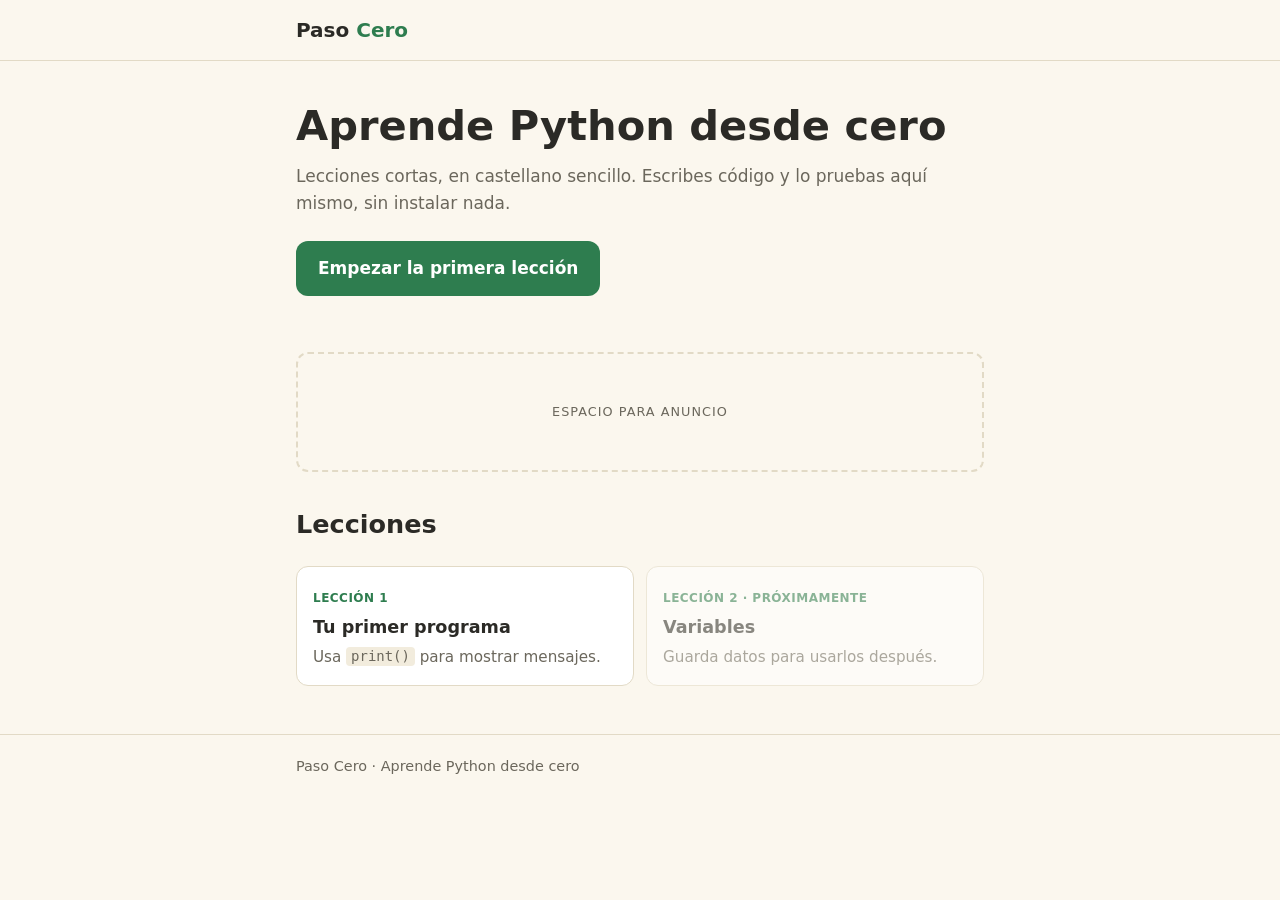
==== index.html @ 23ff84d0 "Primera versión de Paso Cero Página de inicio y lección 1 con editor CodeMirror y Python en el naveg" ====
<!DOCTYPE html>
<html lang="es">
<head>
  <meta charset="UTF-8">
  <meta name="viewport" content="width=device-width, initial-scale=1">
  <title>Paso Cero — Aprende Python desde cero</title>
  <meta name="description" content="Aprende a programar en Python desde cero, en castellano y directamente en tu navegador.">
  <link rel="stylesheet" href="css/estilos.css">
</head>
<body>

  <header class="cabecera">
    <div class="contenedor">
      <a class="logo" href="index.html">Paso <span>Cero</span></a>
    </div>
  </header>

  <main class="contenedor">

    <section class="portada">
      <h1>Aprende Python desde cero</h1>
      <p>Lecciones cortas, en castellano sencillo. Escribes código y lo pruebas aquí mismo, sin instalar nada.</p>
      <a class="boton" href="leccion-1.html">Empezar la primera lección</a>
    </section>

    <!-- Hueco reservado para un anuncio. Vacío de momento. -->
    <aside class="hueco-anuncio" aria-label="Espacio publicitario">
      Espacio para anuncio
    </aside>

    <section>
      <h2>Lecciones</h2>
      <ul class="lista-lecciones">
        <li class="tarjeta">
          <a href="leccion-1.html">
            <span class="etiqueta">Lección 1</span>
            <h3>Tu primer programa</h3>
            <p>Usa <code>print()</code> para mostrar mensajes.</p>
          </a>
        </li>
        <li class="tarjeta tarjeta-bloqueada">
          <span class="etiqueta">Lección 2 · Próximamente</span>
          <h3>Variables</h3>
          <p>Guarda datos para usarlos después.</p>
        </li>
      </ul>
    </section>

  </main>

  <footer class="pie">
    <div class="contenedor">
      Paso Cero · Aprende Python desde cero
    </div>
  </footer>

</body>
</html>
---- css/estilos.css ----
/* ==========================================================
   Paso Cero — hoja de estilos compartida
   Pensada primero para móvil: los estilos base son para
   pantallas pequeñas y al final se amplían para pantallas grandes.
   ========================================================== */

/* 1. Colores y medidas en un solo sitio (variables CSS) */
:root {
  --crema: #fbf7ee;          /* fondo de la página */
  --crema-oscuro: #f2ecdd;   /* tarjetas y zonas secundarias */
  --tinta: #2b2a26;          /* texto principal */
  --tinta-suave: #6b675c;    /* texto secundario */
  --borde: #e2dac6;

  --verde: #2e7d4f;          /* botones */
  --verde-oscuro: #22613c;   /* botón al pasar el ratón */
  --verde-claro: #e3f1e8;    /* mensajes de acierto */

  --naranja-fondo: #fff1e0;  /* recuadro de error */
  --naranja-borde: #f0a45b;
  --naranja-texto: #7a4210;

  --radio: 12px;
  --ancho-max: 720px;
  --letra: system-ui, -apple-system, "Segoe UI", Roboto, sans-serif;
  --letra-codigo: ui-monospace, "Cascadia Code", Consolas, monospace;
}

/* 2. Base */
*,
*::before,
*::after {
  box-sizing: border-box;
}

body {
  margin: 0;
  background: var(--crema);
  color: var(--tinta);
  font-family: var(--letra);
  font-size: 1.0625rem;
  line-height: 1.6;
}

img {
  max-width: 100%;
}

a {
  color: var(--verde);
}

code {
  font-family: var(--letra-codigo);
  background: var(--crema-oscuro);
  padding: 0.1em 0.35em;
  border-radius: 4px;
  font-size: 0.92em;
}

.contenedor {
  max-width: var(--ancho-max);
  margin: 0 auto;
  padding: 0 16px;
}

/* 3. Cabecera y pie */
.cabecera {
  border-bottom: 1px solid var(--borde);
  padding: 14px 0;
}

.cabecera .contenedor {
  display: flex;
  align-items: center;
  justify-content: space-between;
  gap: 12px;
}

.logo {
  font-weight: 800;
  font-size: 1.25rem;
  color: var(--tinta);
  text-decoration: none;
}

.logo span {
  color: var(--verde);
}

.enlace-volver {
  font-size: 0.95rem;
}

.pie {
  border-top: 1px solid var(--borde);
  margin-top: 48px;
  padding: 20px 0 32px;
  color: var(--tinta-suave);
  font-size: 0.9rem;
}

/* 4. Botones */
.boton {
  display: inline-block;
  background: var(--verde);
  color: #fff;
  border: none;
  border-radius: var(--radio);
  padding: 14px 22px;
  font: inherit;
  font-weight: 700;
  text-decoration: none;
  cursor: pointer;
  /* En móvil el botón ocupa todo el ancho: más fácil de pulsar */
  width: 100%;
  text-align: center;
  transition: background 0.15s;
}

.boton:hover {
  background: var(--verde-oscuro);
}

.boton:focus-visible {
  outline: 3px solid var(--tinta);
  outline-offset: 2px;
}

.boton:disabled {
  background: #9bb8a6;
  cursor: wait;
}

.boton-secundario {
  background: transparent;
  color: var(--verde);
  border: 2px solid var(--verde);
}

.boton-secundario:hover {
  background: var(--verde-claro);
}

/* 5. Página de inicio */
.portada {
  padding: 40px 0 24px;
}

.portada h1 {
  font-size: 2rem;
  line-height: 1.2;
  margin: 0 0 12px;
}

.portada p {
  color: var(--tinta-suave);
  margin: 0 0 24px;
}

.lista-lecciones {
  list-style: none;
  padding: 0;
  margin: 0;
  display: grid;
  gap: 12px;
}

.tarjeta {
  background: #fff;
  border: 1px solid var(--borde);
  border-radius: var(--radio);
  padding: 16px;
}

.tarjeta h3 {
  margin: 0 0 4px;
  font-size: 1.1rem;
}

.tarjeta p {
  margin: 0;
  color: var(--tinta-suave);
  font-size: 0.95rem;
}

.tarjeta a {
  text-decoration: none;
  color: inherit;
  display: block;
}

.tarjeta-bloqueada {
  opacity: 0.55;
}

.etiqueta {
  display: inline-block;
  font-size: 0.75rem;
  font-weight: 700;
  text-transform: uppercase;
  letter-spacing: 0.04em;
  color: var(--verde);
  margin-bottom: 4px;
}

/* Hueco reservado para un anuncio (vacío de momento) */
.hueco-anuncio {
  margin: 32px 0;
  min-height: 120px;
  border: 2px dashed var(--borde);
  border-radius: var(--radio);
  display: flex;
  align-items: center;
  justify-content: center;
  color: var(--tinta-suave);
  font-size: 0.8rem;
  text-transform: uppercase;
  letter-spacing: 0.08em;
}

/* 6. Página de lección */
.leccion h1 {
  font-size: 1.75rem;
  line-height: 1.25;
  margin: 28px 0 8px;
}

.reto {
  background: var(--crema-oscuro);
  border-radius: var(--radio);
  padding: 14px 16px;
  margin: 20px 0;
}

.reto strong {
  display: block;
  margin-bottom: 4px;
}

/* El editor de CodeMirror */
.editor {
  border: 1px solid var(--borde);
  border-radius: var(--radio);
  overflow: hidden;
  background: #fff;
  margin-bottom: 12px;
}

.editor .CodeMirror {
  height: auto;
  min-height: 160px;
  font-family: var(--letra-codigo);
  font-size: 1rem;
  background: #fff;
}

.editor .CodeMirror-scroll {
  min-height: 160px;
}

.editor .CodeMirror-gutters {
  background: var(--crema-oscuro);
  border-right: 1px solid var(--borde);
}

.acciones {
  display: grid;
  gap: 10px;
}

.estado {
  font-size: 0.9rem;
  color: var(--tinta-suave);
  margin: 10px 0 0;
  min-height: 1.4em;
}

/* Resultado del código */
.resultado {
  margin-top: 16px;
}

.resultado h2 {
  font-size: 1rem;
  margin: 0 0 6px;
}

.salida {
  background: var(--tinta);
  color: #f5f1e6;
  font-family: var(--letra-codigo);
  font-size: 0.95rem;
  padding: 14px 16px;
  border-radius: var(--radio);
  margin: 0;
  white-space: pre-wrap;
  word-break: break-word;
  min-height: 3em;
}

.salida-vacia {
  color: #a6a194;
  font-style: italic;
}

/* Recuadro de error: naranja suave */
.error {
  background: var(--naranja-fondo);
  border: 1px solid var(--naranja-borde);
  border-left-width: 6px;
  color: var(--naranja-texto);
  border-radius: var(--radio);
  padding: 14px 16px;
  margin-top: 16px;
}

.error h2 {
  font-size: 1rem;
  margin: 0 0 6px;
}

.error p {
  margin: 0 0 6px;
}

.error details {
  margin-top: 8px;
  font-size: 0.85rem;
}

.error pre {
  white-space: pre-wrap;
  word-break: break-word;
  font-family: var(--letra-codigo);
  margin: 6px 0 0;
}

/* Mensaje de acierto */
.acierto {
  background: var(--verde-claro);
  border: 1px solid var(--verde);
  border-radius: var(--radio);
  padding: 12px 16px;
  margin-top: 16px;
  font-weight: 600;
  color: var(--verde-oscuro);
}

/* Clase para ocultar cosas */
[hidden] {
  display: none !important;
}

/* 7. Pantallas más grandes (tablet y ordenador) */
@media (min-width: 640px) {
  .portada h1 {
    font-size: 2.6rem;
  }

  .boton {
    width: auto;
  }

  .acciones {
    display: flex;
    gap: 10px;
  }

  .lista-lecciones {
    grid-template-columns: 1fr 1fr;
  }
}
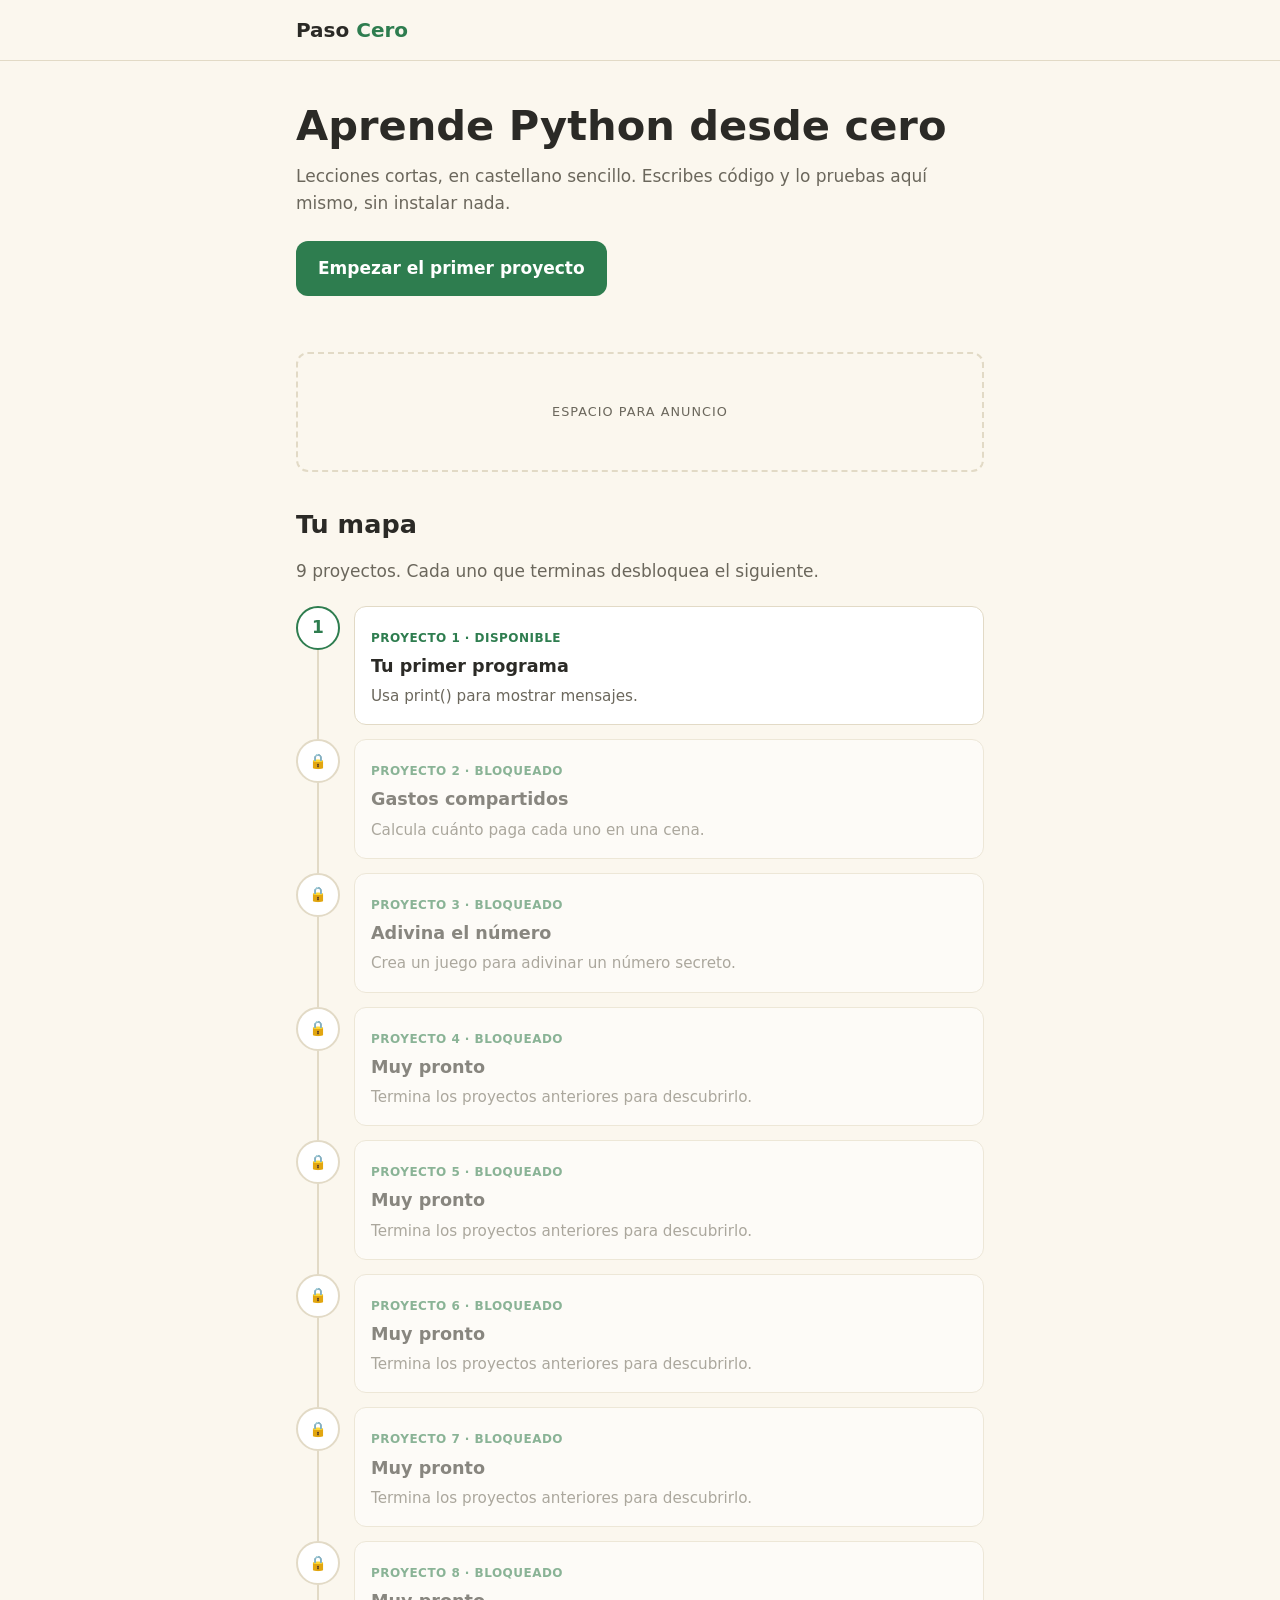
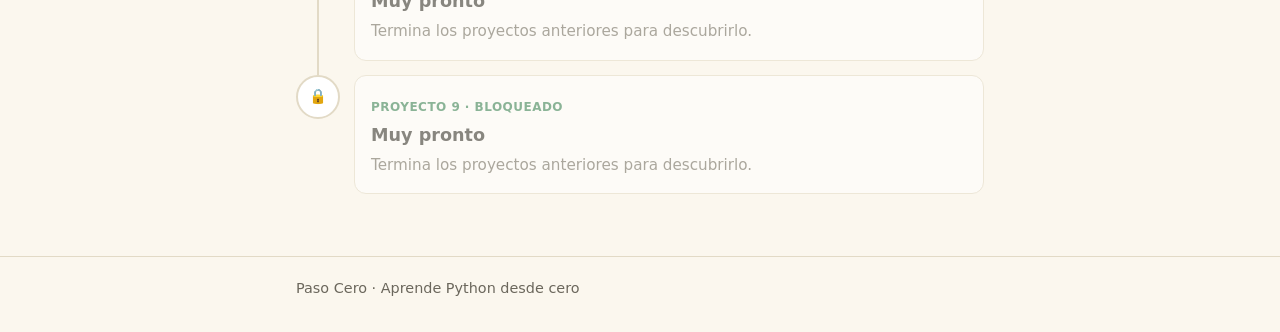
==== commit 826b933d: "Añade el proyecto 2 «Gastos compartidos» y el mapa de proyectos - Nueva lección 2 con pista, error p" ====
--- a/index.html
+++ b/index.html
@@ -20,7 +20,7 @@
     <section class="portada">
       <h1>Aprende Python desde cero</h1>
       <p>Lecciones cortas, en castellano sencillo. Escribes código y lo pruebas aquí mismo, sin instalar nada.</p>
-      <a class="boton" href="leccion-1.html">Empezar la primera lección</a>
+      <a class="boton" id="boton-empezar" href="leccion-1.html">Empezar el primer proyecto</a>
     </section>
 
     <!-- Hueco reservado para un anuncio. Vacío de momento. -->
@@ -29,21 +29,16 @@
     </aside>
 
     <section>
-      <h2>Lecciones</h2>
-      <ul class="lista-lecciones">
-        <li class="tarjeta">
-          <a href="leccion-1.html">
-            <span class="etiqueta">Lección 1</span>
-            <h3>Tu primer programa</h3>
-            <p>Usa <code>print()</code> para mostrar mensajes.</p>
-          </a>
-        </li>
-        <li class="tarjeta tarjeta-bloqueada">
-          <span class="etiqueta">Lección 2 · Próximamente</span>
-          <h3>Variables</h3>
-          <p>Guarda datos para usarlos después.</p>
-        </li>
-      </ul>
+      <h2>Tu mapa</h2>
+      <p class="subtitulo">9 proyectos. Cada uno que terminas desbloquea el siguiente.</p>
+      <!-- El mapa lo dibuja js/mapa.js -->
+      <ol class="mapa" id="mapa"></ol>
+      <noscript>
+        <p>Activa JavaScript para ver el mapa. Mientras tanto:
+          <a href="leccion-1.html">Proyecto 1</a> ·
+          <a href="leccion-2.html">Proyecto 2</a>
+        </p>
+      </noscript>
     </section>
 
   </main>
@@ -54,5 +49,7 @@
     </div>
   </footer>
 
+  <script src="js/progreso.js"></script>
+  <script src="js/mapa.js"></script>
 </body>
 </html>
--- a/css/estilos.css
+++ b/css/estilos.css
@@ -158,12 +158,9 @@
   margin: 0 0 24px;
 }
 
-.lista-lecciones {
-  list-style: none;
-  padding: 0;
-  margin: 0;
-  display: grid;
-  gap: 12px;
+.subtitulo {
+  color: var(--tinta-suave);
+  margin: -8px 0 20px;
 }
 
 .tarjeta {
@@ -190,7 +187,78 @@
   display: block;
 }
 
-.tarjeta-bloqueada {
+/* Mapa de proyectos: un camino de paradas numeradas */
+.mapa {
+  list-style: none;
+  padding: 0;
+  margin: 0;
+}
+
+.parada {
+  position: relative;
+  display: flex;
+  align-items: flex-start;
+  gap: 14px;
+  padding-bottom: 14px;
+}
+
+/* La línea que une una parada con la siguiente */
+.parada::before {
+  content: "";
+  position: absolute;
+  left: 21px;
+  top: 44px;
+  bottom: 0;
+  width: 2px;
+  background: var(--borde);
+}
+
+.parada:last-child::before {
+  display: none;
+}
+
+.parada-completado::before {
+  background: var(--verde);
+}
+
+.marca {
+  flex: none;
+  width: 44px;
+  height: 44px;
+  border-radius: 50%;
+  display: grid;
+  place-items: center;
+  font-weight: 800;
+  background: #fff;
+  border: 2px solid var(--borde);
+  color: var(--tinta-suave);
+}
+
+.parada-disponible .marca {
+  border-color: var(--verde);
+  color: var(--verde);
+}
+
+.parada-completado .marca {
+  background: var(--verde);
+  border-color: var(--verde);
+  color: #fff;
+}
+
+.parada-bloqueado .marca {
+  font-size: 0.9rem;
+}
+
+.parada .tarjeta {
+  flex: 1;
+  min-width: 0;
+}
+
+.parada .tarjeta:has(a):hover {
+  border-color: var(--verde);
+}
+
+.parada-bloqueado .tarjeta {
   opacity: 0.55;
 }
 
@@ -281,7 +349,7 @@
   margin-top: 16px;
 }
 
-.resultado h2 {
+.resultado h3 {
   font-size: 1rem;
   margin: 0 0 6px;
 }
@@ -315,9 +383,13 @@
   margin-top: 16px;
 }
 
-.error h2 {
+.error h3 {
   font-size: 1rem;
   margin: 0 0 6px;
+}
+
+.error-linea {
+  font-weight: 600;
 }
 
 .error p {
@@ -347,6 +419,197 @@
   color: var(--verde-oscuro);
 }
 
+/* Aviso cuando el programa funciona pero no cumple el reto */
+.nota {
+  background: var(--crema-oscuro);
+  border-radius: var(--radio);
+  padding: 12px 16px;
+  margin-top: 16px;
+}
+
+/* Partes numeradas de una lección */
+.parte {
+  margin-top: 32px;
+}
+
+.parte h2 {
+  display: flex;
+  align-items: center;
+  gap: 10px;
+  font-size: 1.25rem;
+  margin: 0 0 12px;
+}
+
+.parte h2 small {
+  font-weight: 400;
+  color: var(--tinta-suave);
+  font-size: 0.9rem;
+}
+
+.parte-numero {
+  flex: none;
+  width: 30px;
+  height: 30px;
+  border-radius: 50%;
+  background: var(--verde);
+  color: #fff;
+  display: grid;
+  place-items: center;
+  font-size: 0.95rem;
+}
+
+.lista-conceptos {
+  padding-left: 1.2em;
+  margin: 0;
+}
+
+.lista-conceptos li {
+  margin-bottom: 10px;
+}
+
+/* Pista */
+.pista {
+  background: #fff;
+  border: 1px dashed var(--verde);
+  border-radius: var(--radio);
+  padding: 12px 16px;
+  margin-top: 12px;
+}
+
+.pista p {
+  margin: 4px 0 0;
+}
+
+/* Recuadro informativo (preguntar a una IA) */
+.aviso {
+  background: #fff;
+  border: 1px solid var(--borde);
+  border-left: 6px solid var(--verde);
+  border-radius: var(--radio);
+  padding: 14px 16px;
+}
+
+.aviso p {
+  margin: 0 0 8px;
+}
+
+.aviso blockquote {
+  margin: 0;
+  padding: 10px 14px;
+  background: var(--crema);
+  border-radius: 8px;
+  font-style: italic;
+}
+
+/* Caja para escribir la respuesta cuando el programa usa input() */
+.entrada {
+  display: flex;
+  gap: 8px;
+  margin-top: 8px;
+}
+
+.entrada input {
+  flex: 1;
+  min-width: 0;
+  font: inherit;
+  font-family: var(--letra-codigo);
+  padding: 12px;
+  border: 2px solid var(--verde);
+  border-radius: var(--radio);
+  background: #fff;
+  color: var(--tinta);
+}
+
+.entrada input:focus-visible {
+  outline: 3px solid var(--verde-claro);
+}
+
+.entrada .boton {
+  width: auto;
+}
+
+/* Pantalla de proyecto terminado */
+.terminado {
+  border: none;
+  border-radius: 16px;
+  padding: 28px 20px 20px;
+  width: calc(100% - 32px);
+  max-width: 420px;
+  background: #fff;
+  color: var(--tinta);
+  text-align: center;
+}
+
+.terminado::backdrop {
+  background: rgba(43, 42, 38, 0.6);
+}
+
+.terminado-icono {
+  font-size: 2.75rem;
+  line-height: 1;
+  margin-bottom: 8px;
+}
+
+.terminado h2 {
+  font-size: 1.6rem;
+  margin: 0 0 4px;
+}
+
+.terminado h3 {
+  font-size: 1rem;
+  margin: 20px 0 8px;
+}
+
+.terminado p {
+  margin: 0;
+  color: var(--tinta-suave);
+}
+
+.chips {
+  list-style: none;
+  padding: 0;
+  margin: 0;
+  display: flex;
+  flex-wrap: wrap;
+  justify-content: center;
+  gap: 8px;
+}
+
+.chips li {
+  background: var(--verde-claro);
+  color: var(--verde-oscuro);
+  border-radius: 999px;
+  padding: 4px 12px;
+  font-weight: 600;
+  font-size: 0.9rem;
+}
+
+.desbloqueado {
+  margin-top: 20px;
+  background: var(--crema);
+  border: 1px dashed var(--verde);
+  border-radius: var(--radio);
+  padding: 10px 12px;
+}
+
+.desbloqueado small {
+  color: var(--tinta-suave);
+}
+
+.terminado .acciones {
+  margin-top: 20px;
+}
+
+/* Texto solo para lectores de pantalla */
+.solo-lectores {
+  position: absolute;
+  width: 1px;
+  height: 1px;
+  overflow: hidden;
+  clip: rect(0 0 0 0);
+  white-space: nowrap;
+}
+
 /* Clase para ocultar cosas */
 [hidden] {
   display: none !important;
@@ -364,10 +627,16 @@
 
   .acciones {
     display: flex;
+    flex-wrap: wrap;
     gap: 10px;
   }
 
-  .lista-lecciones {
-    grid-template-columns: 1fr 1fr;
+  /* En la pantalla de terminado, los botones siempre uno debajo de otro */
+  .terminado .acciones {
+    display: grid;
   }
-}
+
+  .terminado .boton {
+    width: 100%;
+  }
+}
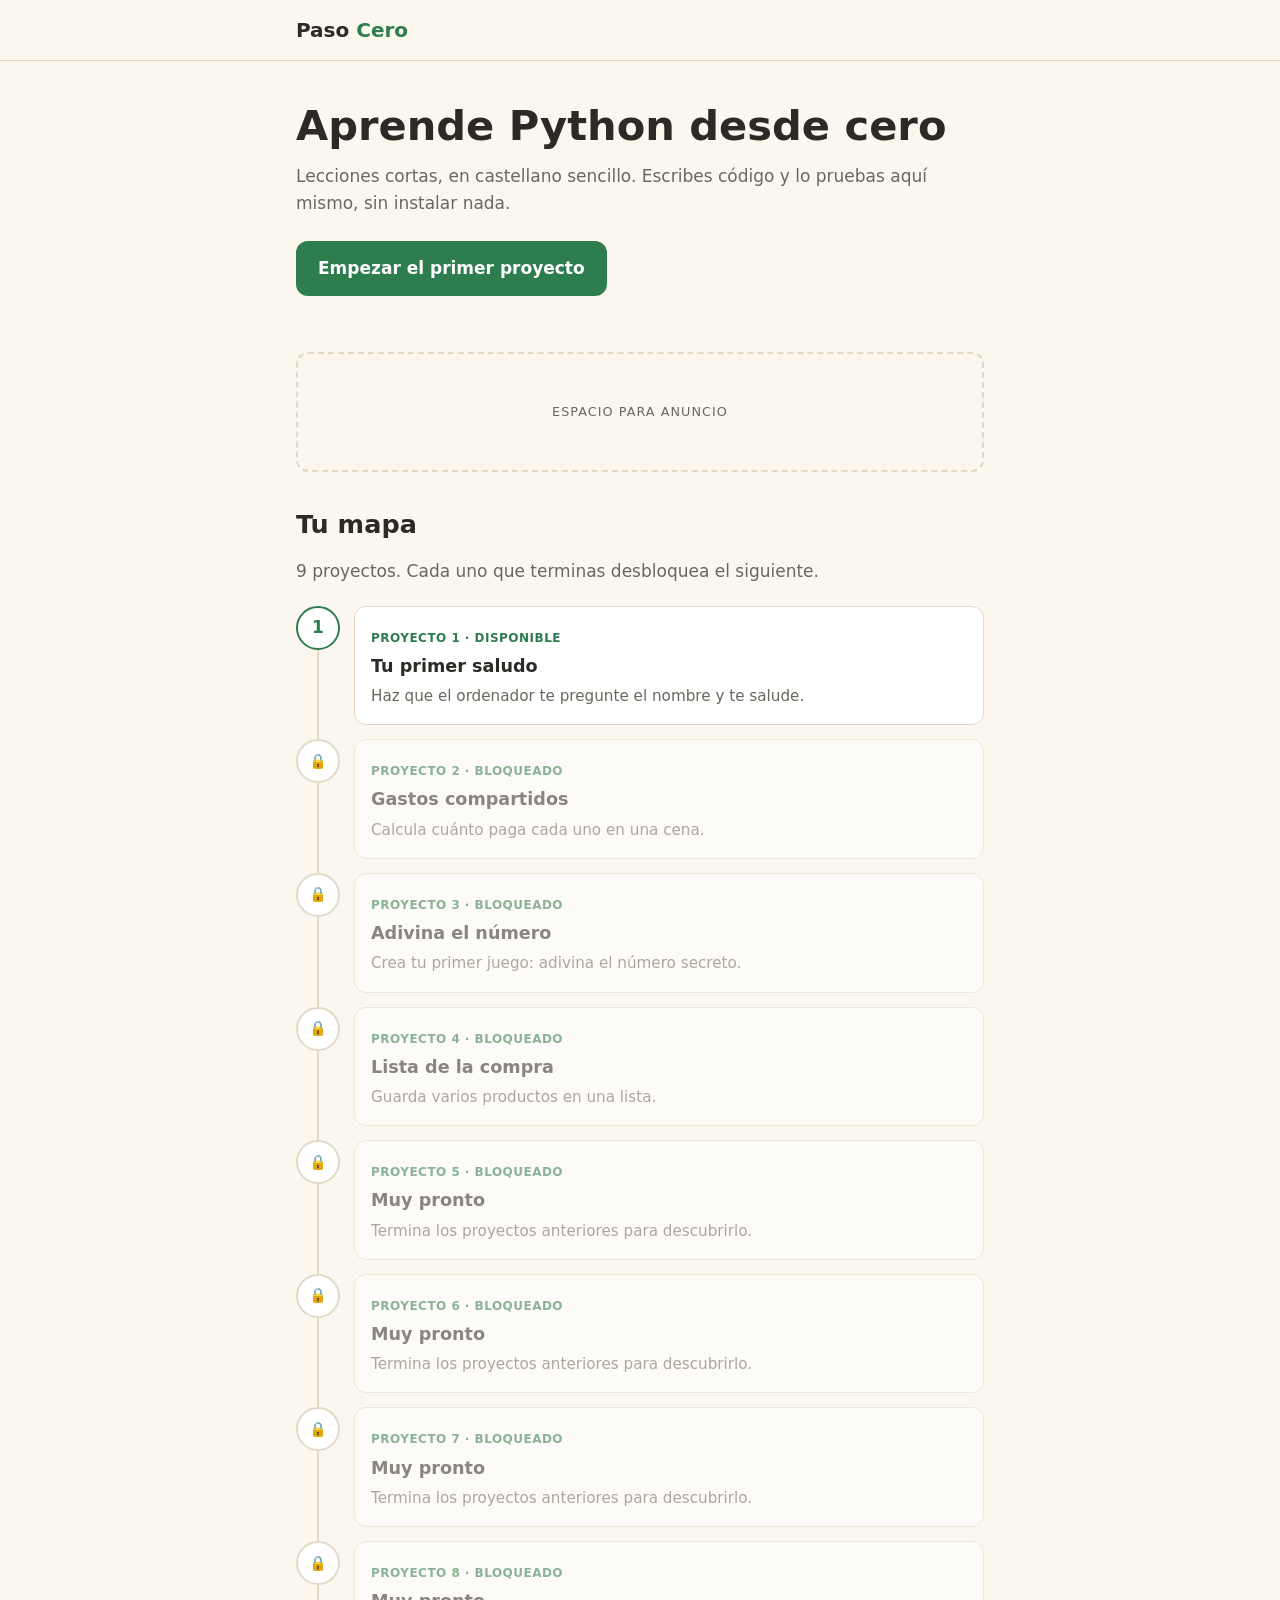
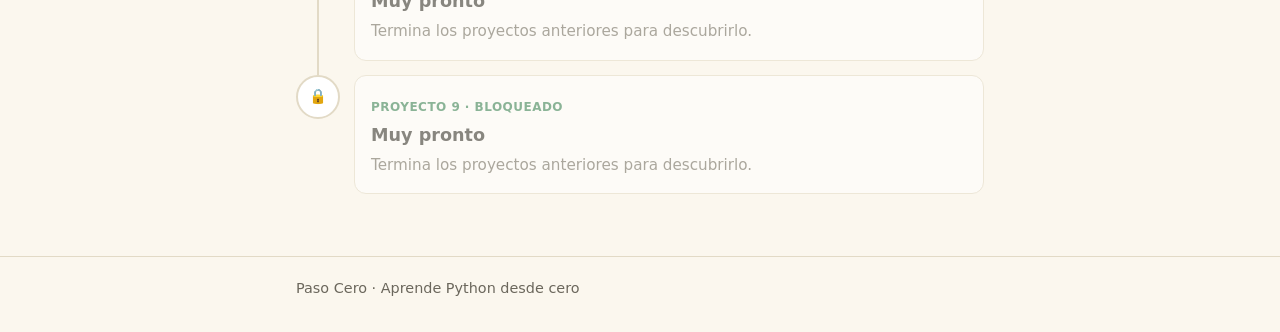
==== commit 07e248be: "Plantilla única, comprobación con pruebas y lección 1 reescrita - Lección 1 «Tu primer saludo» reesc" ====
--- a/index.html
+++ b/index.html
@@ -20,7 +20,7 @@
     <section class="portada">
       <h1>Aprende Python desde cero</h1>
       <p>Lecciones cortas, en castellano sencillo. Escribes código y lo pruebas aquí mismo, sin instalar nada.</p>
-      <a class="boton" id="boton-empezar" href="leccion-1.html">Empezar el primer proyecto</a>
+      <a class="boton" id="boton-empezar" href="leccion.html?p=1">Empezar el primer proyecto</a>
     </section>
 
     <!-- Hueco reservado para un anuncio. Vacío de momento. -->
@@ -35,8 +35,8 @@
       <ol class="mapa" id="mapa"></ol>
       <noscript>
         <p>Activa JavaScript para ver el mapa. Mientras tanto:
-          <a href="leccion-1.html">Proyecto 1</a> ·
-          <a href="leccion-2.html">Proyecto 2</a>
+          <a href="leccion.html?p=1">Proyecto 1</a> ·
+          <a href="leccion.html?p=2">Proyecto 2</a>
         </p>
       </noscript>
     </section>
--- a/css/estilos.css
+++ b/css/estilos.css
@@ -417,6 +417,36 @@
   margin-top: 16px;
   font-weight: 600;
   color: var(--verde-oscuro);
+}
+
+/* Qué prueba se está ejecutando */
+.info-prueba {
+  font-size: 0.85rem;
+  color: var(--tinta-suave);
+  margin: 0 0 6px;
+}
+
+/* Comparación: lo que se esperaba y lo que ha salido */
+.comparacion pre {
+  background: #fff;
+  border: 1px solid var(--naranja-borde);
+  border-radius: 8px;
+  padding: 10px 12px;
+  margin: 0 0 8px;
+  font-family: var(--letra-codigo);
+  font-size: 0.9rem;
+  white-space: pre-wrap;
+  word-break: break-word;
+}
+
+.pie-comparacion {
+  margin: 0 0 4px !important;
+  font-weight: 600;
+  font-size: 0.9rem;
+}
+
+.comparacion p:last-child {
+  margin: 0 !important;
 }
 
 /* Aviso cuando el programa funciona pero no cumple el reto */
@@ -467,6 +497,74 @@
   margin-bottom: 10px;
 }
 
+/* Explicaciones de los conceptos */
+.explicacion {
+  border-top: 1px solid var(--borde);
+  padding-top: 20px;
+  margin-top: 24px;
+}
+
+.explicacion h3 {
+  font-size: 1.05rem;
+  margin: 0 0 8px;
+}
+
+.explicacion p {
+  margin: 0 0 10px;
+}
+
+/* Ejemplo: el código y lo que sale por pantalla */
+.ejemplo {
+  margin: 14px 0 16px;
+}
+
+.ejemplo .codigo {
+  background: var(--crema-oscuro);
+  border-radius: var(--radio);
+  padding: 12px 14px;
+  margin: 0;
+  overflow-x: auto;
+  font-size: 0.95rem;
+}
+
+.ejemplo .codigo code {
+  background: none;
+  padding: 0;
+  font-size: inherit;
+}
+
+.pie-ejemplo {
+  margin: 10px 0 4px !important;
+  font-size: 0.9rem;
+  color: var(--tinta-suave);
+}
+
+.ejemplo .pantalla {
+  background: var(--tinta);
+  color: #f5f1e6;
+  font-family: var(--letra-codigo);
+  font-size: 0.95rem;
+  padding: 12px 14px;
+  border-radius: var(--radio);
+  margin: 0;
+  white-space: pre-wrap;
+  word-break: break-word;
+}
+
+/* Aviso del fallo típico */
+.fallo {
+  background: var(--naranja-fondo);
+  border-left: 4px solid var(--naranja-borde);
+  color: var(--naranja-texto);
+  border-radius: 8px;
+  padding: 10px 14px;
+  margin: 12px 0 0 !important;
+}
+
+.fallo code {
+  background: #fff;
+}
+
 /* Pista */
 .pista {
   background: #fff;
@@ -491,6 +589,11 @@
 
 .aviso p {
   margin: 0 0 8px;
+}
+
+.aviso blockquote + p,
+.reto p {
+  margin: 8px 0 0;
 }
 
 .aviso blockquote {
